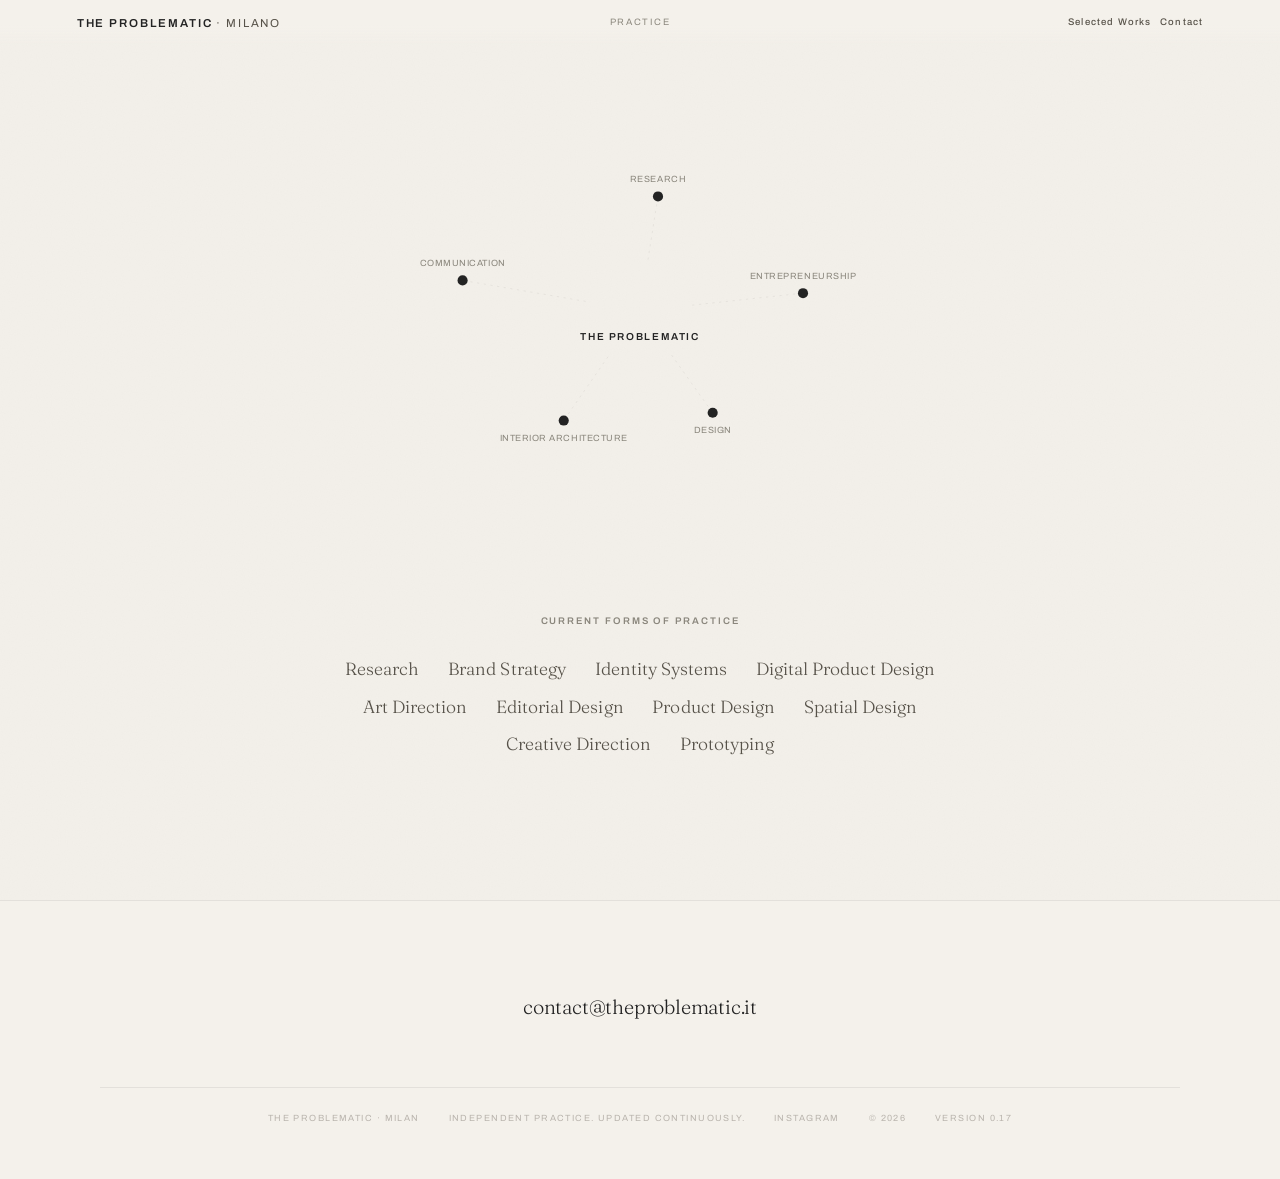
==== practice.html @ 3d94f069 "summary updatdsd" ====
<!DOCTYPE html>
<html lang="en">
<head>
<meta charset="utf-8">
<meta name="viewport" content="width=device-width, initial-scale=1">
<title>Practice · The Problematic</title>
<link rel="preconnect" href="https://fonts.googleapis.com">
<link rel="preconnect" href="https://fonts.gstatic.com" crossorigin>
<link href="https://fonts.googleapis.com/css2?family=Archivo:wght@400;500;600&family=Source+Sans+3:wght@300;400;500&family=Cormorant+Garamond:ital,wght@0,400;0,500;0,600;1,400;1,500&family=Playfair+Display:ital,wght@0,400;0,500;0,600;1,500&family=Fraunces:ital,opsz,wght@0,9..144,300;0,9..144,400;0,9..144,500;1,9..144,300;1,9..144,400&display=swap" rel="stylesheet">
<style>
/* ══════════════════════════════════════════════════════════════════
   THE PROBLEMATIC · arrive in the middle of an ongoing practice.
   One document. No frameworks, no libraries, no templates.
   The work is admired first. The seeing is noticed after.
   Palette, per the house: warm paper, graphite, dust, stone,
   oxblood that all but disappears.
   ══════════════════════════════════════════════════════════════════ */

:root{
  --paper:#f4f1eb;     /* warm paper · never pure white */
  --graphite:#232323;  /* primary text · never pure black */
  --dust:#d9d4cc;      /* secondary surfaces */
  --stone:#b9b4ad;     /* borders */
  --oxblood:#4a1f22;   /* accent · visible only after prolonged attention */

  --grey:#575249;      /* secondary text */
  --faint:#8b877d;     /* apparatus grey */
  --line:rgba(35,35,35,0.16);
  --line-faint:rgba(35,35,35,0.08);

  --serif:"Fraunces", Georgia, "Times New Roman", serif;
  --grotesk:"Archivo", system-ui, -apple-system, sans-serif;

  --edge:clamp(1.25rem,6vw,7rem);
  --ease:cubic-bezier(0.33,0.1,0.15,1);   /* quiet, like a drawer settling */
}

*{ box-sizing:border-box; }
html{
  -webkit-text-size-adjust:100%;
  scroll-behavior:smooth;
  scroll-snap-type:y proximity;
}
@media (prefers-reduced-motion:reduce){ html{ scroll-behavior:auto; scroll-snap-type:none; } }

body{
  margin:0; background:var(--paper); color:var(--graphite);
  font-family:var(--serif); font-weight:400;
  font-size:clamp(1rem,0.92rem + 0.35vw,1.16rem);
  line-height:1.62; letter-spacing:0.002em;
  -webkit-font-smoothing:antialiased; text-rendering:optimizeLegibility;
  overflow-x:hidden;
}
::selection{ background:var(--graphite); color:var(--paper); }
a{ color:inherit; text-decoration:none; }

/* aged-paper tooth · materially grounded, barely there */
.grain{
  position:fixed; inset:0; z-index:1; pointer-events:none;
  mix-blend-mode:multiply; opacity:0.4;
  background-image:url("data:image/svg+xml;utf8,<svg xmlns='http://www.w3.org/2000/svg' width='170' height='170'><filter id='n'><feTurbulence type='fractalNoise' baseFrequency='0.86' numOctaves='2' stitchTiles='stitch'/><feColorMatrix type='matrix' values='0 0 0 0 0 0 0 0 0 0 0 0 0 0 0 0 0 0 0.035 0'/></filter><rect width='100%' height='100%' filter='url(%23n)'/></svg>");
}

/* access */
.skip{ position:absolute; left:-9999px; top:0; z-index:100; background:var(--graphite); color:var(--paper); font-family:var(--grotesk); font-size:0.66rem; letter-spacing:0.14em; text-transform:uppercase; padding:0.7rem 1rem; }
.skip:focus{ left:0.8rem; top:0.8rem; }
:focus-visible{ outline:1.5px solid var(--oxblood); outline-offset:3px; }

/* apparatus type */
.label-t{ font-family:var(--grotesk); font-weight:500; font-size:0.64rem; letter-spacing:0.2em; text-transform:uppercase; color:var(--grey); }
.micro{ font-family:var(--grotesk); font-weight:400; font-size:0.6rem; letter-spacing:0.14em; text-transform:uppercase; color:var(--faint); }

/* reveals · like a page settling into place */
.settle{ opacity:0; transform:translateY(0.7rem); transition:opacity 1.1s var(--ease), transform 1.1s var(--ease); }
.settle.in{ opacity:1; transform:none; }
.settle.d1{ transition-delay:0.08s; } .settle.d2{ transition-delay:0.16s; } .settle.d3{ transition-delay:0.24s; }
@media (prefers-reduced-motion:reduce){ .settle{ opacity:1; transform:none; transition:none; } }

/* ══════════════════════════════════════════════════════════════════
   APPARATUS · you arrive with the practice already underway.
   Not a navigation bar. A running head on an open document.
   ══════════════════════════════════════════════════════════════════ */
.apparatus{
  position:fixed; top:0; left:0; right:0; z-index:40;
  display:grid; grid-template-columns:1fr auto 1fr; align-items:center; gap:1rem;
  padding:0.85rem var(--edge);
  background:linear-gradient(var(--paper) 55%, rgba(244,241,235,0));
}
.apparatus__mark{ font-family:var(--grotesk); font-weight:600; font-size:0.72rem; letter-spacing:0.16em; text-transform:uppercase; white-space:nowrap; }
.apparatus__mark span{ font-weight:400; color:var(--grey); }
.apparatus__state{ justify-self:center; font-family:var(--grotesk); font-weight:400; font-size:0.58rem; letter-spacing:0.18em; text-transform:uppercase; color:var(--faint); white-space:nowrap; }
.apparatus__idx{ justify-self:end; display:flex; align-items:center; gap:0.55rem; }
.apparatus__idx a{ font-family:var(--grotesk); font-weight:500; font-size:0.6rem; letter-spacing:0.12em; color:var(--faint); transition:color 0.5s var(--ease); }
.apparatus__idx a.on{ color:var(--oxblood); }        /* the accent, revealed only by looking */
.apparatus__idx a.txt{ color:var(--grey); }
.apparatus__idx a.txt:hover{ color:var(--graphite); }
.apparatus__idx .sep{ width:1px; height:0.7rem; background:var(--stone); }
@media (max-width:720px){
  .apparatus{ grid-template-columns:1fr auto; }
  .apparatus__state{ display:none; }
}

/* ══════════════════════════════════════════════════════════════════
   WORK · each occupies its own field. Admired first.
   Asymmetric, breathing, inevitable. Plate alternates side.
   ══════════════════════════════════════════════════════════════════ */
.work{
  min-height:100svh; scroll-snap-align:start;
  display:grid; grid-template-columns:repeat(12,1fr); align-items:center;
  gap:clamp(1.6rem,4vw,4rem);
  padding:clamp(4.5rem,11vh,7rem) var(--edge) clamp(2.5rem,7vh,4.5rem);
}
.work__plate{ grid-column:1 / span 7; }
.work__cap{ grid-column:9 / span 4; }
.work:nth-of-type(even) .work__plate{ grid-column:6 / span 7; order:2; }
.work:nth-of-type(even) .work__cap{ grid-column:1 / span 4; order:1; text-align:left; }

.work__no{ display:block; font-family:var(--grotesk); font-weight:500; font-size:0.62rem; letter-spacing:0.24em; color:var(--faint); margin-bottom:1.6rem; }
.work__no b{ color:var(--oxblood); font-weight:600; }
.see{
  font-family:var(--serif); font-weight:300;
  font-size:clamp(1.5rem,1rem + 2vw,2.5rem);
  line-height:1.16; letter-spacing:-0.014em; margin:0 0 1.8rem;
  max-width:20ch; text-wrap:balance;
}
.see em{ font-style:italic; }
.meta{ list-style:none; margin:0; padding:1.1rem 0 0; border-top:1px solid var(--line); display:grid; gap:0.5rem; max-width:24rem; }
.meta li{ display:flex; justify-content:space-between; gap:1.4rem; }
.meta .k{ font-family:var(--grotesk); font-weight:400; font-size:0.58rem; letter-spacing:0.16em; text-transform:uppercase; color:var(--faint); }
.meta .v{ font-family:var(--grotesk); font-weight:500; font-size:0.62rem; letter-spacing:0.06em; color:var(--grey); text-align:right; }
.meta .v.inv{ cursor:help; }
.colo{ margin:clamp(1.8rem,4vh,2.6rem) 0 0; padding-top:1.1rem; border-top:1px solid var(--line); font-family:var(--grotesk); font-weight:500; font-size:0.62rem; letter-spacing:0.1em; text-transform:uppercase; line-height:2; color:var(--graphite); max-width:30rem; }

/* a note that surfaces only for the patient reader */
.reward{ margin-top:1.3rem; font-family:var(--grotesk); font-size:0.6rem; line-height:1.7; letter-spacing:0.04em; color:var(--faint); max-width:26rem; max-height:0; overflow:hidden; opacity:0; transition:max-height 0.7s var(--ease), opacity 0.7s var(--ease), margin 0.7s var(--ease); }
.work__cap:hover .reward, .work__cap:focus-within .reward{ max-height:6rem; opacity:1; margin-top:1.3rem; }
.reward b{ color:var(--oxblood); font-weight:600; }

/* ── the plate: a document, discovered, not art-directed ── */
.plate{ margin:0; position:relative; }
.doc{
  position:relative; background:var(--paper);
  border:1px solid var(--line-faint);
  padding:clamp(1.4rem,3vw,2.6rem);
  box-shadow:0 1px 0 rgba(35,35,35,0.04);
}
.doc::after{ /* faint document tone */
  content:""; position:absolute; inset:0; pointer-events:none; mix-blend-mode:multiply; opacity:0.5;
  background-image:url("data:image/svg+xml;utf8,<svg xmlns='http://www.w3.org/2000/svg' width='120' height='120'><filter id='m'><feTurbulence type='fractalNoise' baseFrequency='1.0' numOctaves='2' stitchTiles='stitch'/><feColorMatrix type='matrix' values='0 0 0 0 0 0 0 0 0 0 0 0 0 0 0 0 0 0 0.04 0'/></filter><rect width='100%' height='100%' filter='url(%23m)'/></svg>");
}
.doc__label{ margin-top:0.85rem; border-top:1px solid var(--line); padding-top:0.6rem; }
.doc__label .l1{ font-family:var(--grotesk); font-weight:400; font-size:0.62rem; letter-spacing:0.05em; color:var(--graphite); } .doc__label .l1 b{ font-weight:700; }
.doc__label .l2{ font-family:var(--grotesk); font-weight:400; font-size:0.62rem; letter-spacing:0.05em; color:var(--graphite); margin-top:0.32rem; line-height:1.65; }
.doc__label .l2 .ox{ color:var(--oxblood); }

/* margin annotation · accumulated, edited */
.ann{ position:absolute; font-family:var(--grotesk); font-weight:400; font-size:0.54rem; letter-spacing:0.08em; text-transform:uppercase; color:var(--faint); white-space:nowrap; }
.ann::before{ content:""; position:absolute; background:var(--stone); }

/* fig svg shared */
.fig{ display:block; width:100%; height:auto; }
.fig .ln{ fill:none; stroke:var(--graphite); stroke-width:1; }
.fig .hair{ fill:none; stroke:var(--stone); stroke-width:0.6; }
.fig .dash{ fill:none; stroke:var(--stone); stroke-width:0.6; stroke-dasharray:3 3; }
.fig .poche{ fill:var(--graphite); }
.fig .dust{ fill:var(--dust); }
.fig text{ font-family:"Archivo",sans-serif; font-size:7px; letter-spacing:0.06em; fill:var(--faint); text-transform:uppercase; }

/* ── Work I : identity construction sheet ── */
.doc--identity{ min-height:clamp(22rem,58vh,32rem); display:flex; align-items:center; justify-content:center; }
.melo-mark-fluid{ display:block; width:min(78%,22rem); aspect-ratio:1000 / 351.75; -webkit-mask-image:url("[data-uri]"); mask-image:url("[data-uri]"); -webkit-mask-repeat:no-repeat; mask-repeat:no-repeat; -webkit-mask-size:contain; mask-size:contain; -webkit-mask-position:center; mask-position:center; background:linear-gradient(125deg,#C2CBD6 0%,#7E8CC4 13%,#3E6E8C 27%,#18406B 40%,#3CA7CE 53%,#B98FBE 67%,#D6AC6A 81%,#9A7C79 94%,#C2CBD6 110%); background-size:260% 260%; background-position:0% 50%; animation:meloFlowNice 10s linear infinite; }
@keyframes meloFlowNice{ 0%{background-position:0% 50%} 25%{background-position:50% 0%} 50%{background-position:100% 50%} 75%{background-position:50% 100%} 100%{background-position:0% 50%} }
@media (prefers-reduced-motion:reduce){ .melo-mark-fluid{ animation:none; } }
.wordmark{
  position:relative; font-family:var(--serif); font-weight:300;
  font-size:clamp(2.4rem,1.4rem + 4vw,4.6rem); line-height:0.92; letter-spacing:-0.02em;
  padding:0;
}
.wordmark .op{ position:relative; }
.wordmark .op::after{ /* the counter, left open · a hairline gap */
  content:""; position:absolute; right:-0.5rem; bottom:0.34em; width:0.42em; height:1px; background:var(--oxblood); opacity:0.6;
}
.gline{ position:absolute; left:0; right:0; height:0; border:0; border-top:1px solid var(--stone); background:none; padding:0; margin:0; opacity:0.7; cursor:pointer; }
.gline .glab{ position:absolute; right:0; top:-0.9rem; white-space:nowrap; }
.gline .gval{ font-family:var(--grotesk); font-weight:400; font-size:0.6rem; letter-spacing:0.14em; text-transform:uppercase; color:var(--faint); transition:color 0.35s var(--ease); }
.gline.on{ opacity:1; border-top-color:var(--graphite); }
.gline:hover .gval{ color:var(--graphite); }
.gline:focus-visible{ outline:1.5px solid var(--oxblood); outline-offset:3px; }
.gline.r1{ top:12%; } .gline.r2{ top:24%; } .gline.r3{ top:74%; } .gline.r4{ top:85%; } .gline.r5{ top:96%; }

/* ── Work III : editorial spread ── */
.spread{ display:grid; grid-template-columns:1fr 1fr; gap:1px; background:var(--line-faint); }
.page{ position:relative; background:var(--paper); padding:1.4rem 1.2rem 1.9rem; min-height:15rem; }
.page__run{ font-family:var(--grotesk); font-weight:400; font-size:0.5rem; letter-spacing:0.2em; text-transform:uppercase; color:var(--faint); border-bottom:1px solid var(--line-faint); padding-bottom:0.5rem; display:flex; justify-content:space-between; }
.page__img{ background:var(--dust); height:5.2rem; margin:0.9rem 0; }
.page__lines{ display:grid; gap:0.34rem; }
.page__lines i{ display:block; height:1px; background:var(--stone); opacity:0.55; }
.page__lines i:nth-child(3){ width:72%; } .page__lines i:nth-child(6){ width:84%; }
.pull{ font-family:var(--serif); font-weight:300; font-style:italic; font-size:1.15rem; line-height:1.24; letter-spacing:-0.01em; margin:0.4rem 0; }
.page__folio{ position:absolute; bottom:0.7rem; font-family:var(--grotesk); font-size:0.5rem; letter-spacing:0.1em; color:var(--faint); }
.page:first-child .page__folio{ left:1.2rem; } .page:last-child .page__folio{ right:1.2rem; }
.edit{ position:relative; }
.edit::after{ content:""; position:absolute; left:-2px; right:-2px; top:52%; height:1.2px; background:var(--oxblood); opacity:0.7; }
.editnote{ font-family:var(--grotesk); font-size:0.5rem; letter-spacing:0.06em; color:var(--oxblood); text-transform:uppercase; }

/* ── name / belief ── */
.belief{
  min-height:100svh; scroll-snap-align:start;
  display:grid; grid-template-columns:repeat(12,1fr); align-content:center; gap:1rem;
  padding:clamp(5rem,12vh,8rem) var(--edge);
  background:var(--dust);
  border-top:1px solid var(--line-faint); border-bottom:1px solid var(--line-faint);
}
.belief__line{ grid-column:1 / span 9; font-weight:300; font-size:clamp(1.8rem,1rem + 4vw,4rem); line-height:1.06; letter-spacing:-0.02em; margin:0 0 clamp(2rem,5vh,3.2rem); max-width:20ch; text-wrap:balance; }
.belief__body{ grid-column:2 / span 6; margin:0; font-size:clamp(1.05rem,1rem + 0.4vw,1.24rem); line-height:1.66; color:var(--grey); max-width:40ch; }
.belief__body + .belief__body{ margin-top:1.3em; }
.belief__id{ grid-column:1 / span 10; margin-top:clamp(2.6rem,7vh,4rem); font-style:italic; font-weight:300; font-size:clamp(1.1rem,1rem + 0.7vw,1.5rem); color:var(--graphite); max-width:34ch; }

/* ── contact ── */
.contact{
  min-height:88svh; scroll-snap-align:start;
  display:flex; flex-direction:column; justify-content:center;
  padding:clamp(4rem,10vh,7rem) var(--edge);
  background:var(--graphite); color:var(--paper);
}
.contact ::selection{ background:var(--paper); color:var(--graphite); }
.contact__line{ font-weight:300; font-size:clamp(1.7rem,1rem + 3.6vw,3.4rem); line-height:1.08; letter-spacing:-0.018em; max-width:18ch; margin:0 0 clamp(2.4rem,7vh,4rem); }
.contact__line a{ border-bottom:1px solid rgba(244,241,235,0.4); }
.contact__line a:hover{ border-color:var(--paper); }
.contact__grid{ display:grid; grid-template-columns:repeat(12,1fr); gap:1.2rem clamp(1rem,3vw,2.4rem); border-top:1px solid rgba(244,241,235,0.16); padding-top:2.2rem; }
.contact__grid .c{ grid-column:span 3; }
.contact__grid .c .label-t{ color:var(--stone); }
.contact__grid .c p{ margin:0.5rem 0 0; font-size:0.9rem; line-height:1.55; max-width:22ch; color:var(--paper); }
.contact__grid .c a{ color:var(--paper); }
.contact__colo{ grid-column:1 / -1; margin-top:clamp(3rem,8vh,5rem); display:flex; flex-wrap:wrap; justify-content:space-between; gap:1rem; font-family:var(--grotesk); font-size:0.58rem; letter-spacing:0.14em; text-transform:uppercase; color:var(--stone); }

/* ══════════════════════════════════════════════════════════════════
   RESPONSIVE · the grid gives way, the rhythm holds
   ══════════════════════════════════════════════════════════════════ */
@media (max-width:900px){
  html{ scroll-snap-type:none; }
  .work{ grid-template-columns:1fr; align-content:center; gap:2rem; min-height:auto; padding-top:clamp(5rem,14vh,7rem); padding-bottom:clamp(3rem,9vh,5rem); }
  .work__plate, .work:nth-of-type(even) .work__plate{ grid-column:1 / -1; order:1; }
  .work__cap, .work:nth-of-type(even) .work__cap{ grid-column:1 / -1; order:2; text-align:left; }
  .see{ max-width:26ch; }
  .belief__line{ grid-column:1 / -1; } .belief__body{ grid-column:1 / -1; } .belief__id{ grid-column:1 / -1; }
  .contact__grid .c{ grid-column:span 6; }
  .reward{ max-height:none; opacity:1; margin-top:1.1rem; } /* on touch, reward is simply present */
}
@media (max-width:560px){
  .apparatus__idx a:not(.on):not(.txt){ display:none; }
  .contact__grid .c{ grid-column:1 / -1; }
  .spread{ grid-template-columns:1fr; }
  .page:last-child{ display:none; }
}

/* ── Work I : fold accordion inside the box ── */
.doc--acc{ display:block; }
.layers{ }
.layer{ border-top:1px solid var(--stone); }
.layer:last-child{ border-bottom:1px solid var(--stone); }
.layer__tab{ width:100%; text-align:right; border:0; background:none; margin:0; padding:0.6rem 0 0.2rem; cursor:pointer; font-family:var(--grotesk); font-weight:400; font-size:0.58rem; letter-spacing:0.16em; text-transform:uppercase; color:var(--faint); transition:color 0.3s var(--ease); }
.layer.is-cur > .layer__tab{ color:var(--oxblood); }
.layer__tab:hover{ color:var(--graphite); }
.layer__tab:focus-visible{ outline:1.5px solid var(--oxblood); outline-offset:2px; }
.layer__fold{ overflow:hidden; max-height:0; transition:max-height 520ms var(--ease); }
.layer.is-open .layer__fold{ max-height:32rem; }
.layer__inner{ }
.layer__art{ height:clamp(13rem,32vh,19rem); display:flex; align-items:center; justify-content:center; padding:1.1rem 0 1.4rem; }
.layer__art img{ max-width:100%; max-height:100%; object-fit:contain; }
@media (prefers-reduced-motion:reduce){ .layer__fold{ transition:none; } }
.figd{ width:min(88%,22rem); height:auto; }
.figd .ax{ stroke:var(--stone); stroke-width:1; } .figd .axh{ fill:var(--stone); }
.figd .dotf{ fill:var(--stone); } .figd .dotm{ fill:var(--oxblood); }
.figd .ring{ fill:none; stroke:var(--stone); stroke-width:1; stroke-dasharray:2 5; }
.figd .node{ fill:var(--graphite); } .figd .arm{ fill:none; stroke:var(--stone); stroke-width:0.7; }
.figd text{ font-family:var(--grotesk); font-size:8px; letter-spacing:0.06em; text-transform:uppercase; fill:var(--faint); }
.figd .mid{ fill:var(--stone); } .figd .lblm{ fill:var(--oxblood); font-weight:600; }
.plab{ display:none; } .plab.is-active{ display:block; }
.read{ display:none; } .read.is-active{ display:block; }
.read.is-active.anim{ animation:readin 300ms var(--ease); }
@keyframes readin{ from{opacity:0} to{opacity:1} }
.meta--v{ gap:0.62rem; }
.meta--v li{ justify-content:flex-start; }
.meta--v .v{ font-family:var(--grotesk); font-weight:400; font-size:0.58rem; letter-spacing:0.16em; text-transform:uppercase; color:var(--faint); text-align:left; }
.scope-line{ margin:0.9rem 0 0; font-family:var(--grotesk); font-weight:400; font-size:0.6rem; letter-spacing:0.08em; text-transform:uppercase; color:var(--graphite); line-height:1.85; }
.voicewave{ display:flex; align-items:center; justify-content:center; gap:3px; width:min(86%,26rem); height:clamp(6rem,20vh,9.5rem); }
.voicewave i{ flex:1 1 0; max-width:4px; height:10%; border-radius:2px; background:var(--graphite); opacity:0.85; }
.layer.is-open .voicewave i{ animation-name:vwave; animation-timing-function:ease-in-out; animation-iteration-count:infinite; }
@keyframes vwave{ 0%,100%{ height:9%; } 50%{ height:78%; } }
@media (prefers-reduced-motion:reduce){ .voicewave i{ animation:none !important; height:40%; } } } } }
.layer__art--ad{ padding:0.4rem 0; justify-content:flex-start; }
.ad{ width:min(94%,32rem); text-align:left; }
.ad__line{ margin:0; font-family:var(--serif); font-style:italic; font-weight:300; font-size:clamp(1.45rem,1rem + 2.4vw,2.6rem); line-height:1.06; letter-spacing:-0.01em; color:var(--graphite); }
.ad__brand{ display:flex; align-items:center; gap:0.8rem; margin-top:clamp(1.3rem,4vh,2.1rem); }
.ad .melo-mark-fluid{ width:5rem; }
.ad__sub{ font-family:var(--grotesk); font-weight:400; font-size:0.6rem; letter-spacing:0.05em; color:var(--grey); }
.ad--billboard{ display:flex; align-items:center; gap:clamp(1rem,3vw,2.4rem); width:min(96%,36rem); }
.ad__left{ flex:1 1 auto; }
.ad__device{ flex:0 0 auto; }
.device{ width:clamp(4.5rem,10vw,7.5rem); height:auto; display:block; }
.dv-glass{ fill:rgba(185,181,174,0.12); stroke:var(--stone); stroke-width:1; }
.dv-liquid{ fill:#c9a7a1; }
.dv-rod{ stroke:var(--stone); stroke-width:0.8; }
.dv-base{ fill:var(--dust); stroke:var(--stone); stroke-width:1; }
.dv-dot{ fill:var(--stone); }
.dv-melo{ font-family:var(--grotesk); font-size:6px; fill:var(--grey); letter-spacing:0.03em; }
.layer__art--img{ padding:0.3rem 0; }
.billboard-img{ width:100%; height:100%; object-fit:contain; display:block; }
.commgal--rnc{ flex-wrap:nowrap; justify-content:flex-start; gap:clamp(0.6rem,1.6vw,1rem); overflow-x:auto; overflow-y:hidden; scroll-snap-type:x proximity; -webkit-overflow-scrolling:touch; scrollbar-width:none; }
.commgal--rnc::-webkit-scrollbar{ display:none; }
.commgal.commgal--rnc .billboard-img{ height:100%; width:auto; max-width:none; max-height:none; object-fit:contain; flex:0 0 auto; scroll-snap-align:center; }
.layer__art--gallery{ padding:0.3rem 0; }
.commgal{ display:flex; gap:clamp(0.5rem,1.5vw,1rem); width:100%; height:100%; align-items:center; justify-content:center; }
.commgal .billboard-img{ width:auto; height:100%; max-width:50%; object-fit:contain; }
@media (max-width:640px){ .commgal{ flex-direction:column; } .commgal .billboard-img{ max-width:100%; height:auto; max-height:48%; } }
.logo-ph{ display:flex; flex-direction:column; align-items:center; gap:0.55rem; }
.logo-ph__mark{ font-family:var(--serif); font-style:italic; font-weight:300; font-size:clamp(2rem,1rem + 3.2vw,3.6rem); letter-spacing:-0.01em; color:var(--graphite); }
.logo-ph__note{ font-family:var(--grotesk); font-weight:400; font-size:0.56rem; letter-spacing:0.14em; text-transform:uppercase; color:var(--stone); }
.figd .conn{ fill:none; stroke:var(--stone); stroke-width:0.7; stroke-dasharray:2 4; }
.fl-logo{ width:min(78%,22rem); height:auto; display:block; }
.figd .hub{ fill:var(--graphite); font-size:11px; letter-spacing:0.01em; text-transform:none; }
.rnc-mark{ text-align:center; padding:1.7rem 0 1.3rem; }
.rnc-mark__word{ font-family:"Fraunces", var(--serif); font-optical-sizing:none; font-variation-settings:"opsz" 144, "wght" 300; font-weight:300; font-size:clamp(2rem,5.8vw,3.4rem); letter-spacing:-0.004em; color:#123331; line-height:1.02; }
.rnc-mark__sub{ display:block; margin-top:0.55rem; font-family:"Source Sans 3", var(--grotesk); font-style:normal; font-weight:400; font-size:0.62rem; letter-spacing:0.34em; text-transform:uppercase; color:var(--faint); }
.strata-mark{ text-align:center; padding:1.5rem 0 1.2rem; }
.strata-mark__word{ display:block; font-family:var(--serif); font-weight:400; font-size:clamp(2.4rem,7vw,4.4rem); letter-spacing:0.34em; text-indent:0.34em; color:var(--graphite); line-height:1; }
.strata-mark__sub{ display:block; margin-top:1.1rem; font-family:var(--grotesk); font-weight:500; font-size:0.56rem; letter-spacing:0.4em; text-transform:uppercase; color:var(--faint); }

/* ── footer · quiet, bespoke sign-off ── */
.foot{ position:relative; min-height:82svh; scroll-snap-align:start; background:var(--graphite); color:var(--paper); display:flex; flex-direction:column; justify-content:center; padding:clamp(4rem,10vh,7rem) var(--edge); overflow:hidden; }
.foot__anchor{ position:absolute; top:0; left:0; }
.foot ::selection{ background:var(--paper); color:var(--graphite); }
.foot__inner{ display:flex; flex-direction:column; gap:clamp(1.8rem,5.5vh,3rem); width:100%; }
.foot__head{ display:flex; flex-direction:column; gap:0.9rem; }
.foot__kick{ color:var(--stone); }
.foot__mail{ font-family:var(--serif); font-weight:300; font-size:clamp(1.8rem,1rem + 3.4vw,3.3rem); letter-spacing:-0.02em; line-height:1; color:var(--paper); align-self:flex-start; border-bottom:1px solid rgba(244,241,235,0.26); padding-bottom:0.1em; transition:border-color .5s var(--ease); }
.foot__mail:hover{ border-color:var(--paper); }
.foot__coords{ display:flex; flex-wrap:wrap; gap:0.55rem 2.2rem; font-family:var(--grotesk); font-size:0.62rem; letter-spacing:0.18em; text-transform:uppercase; color:var(--stone); }
.foot__clock{ color:var(--paper); font-variant-numeric:tabular-nums; }
.foot__mark{ font-family:var(--serif); font-weight:300; font-size:clamp(3rem,1rem + 13vw,12rem); line-height:0.86; letter-spacing:-0.03em; color:rgba(244,241,235,0.09); margin-top:clamp(0.5rem,3vh,2rem); user-select:none; white-space:nowrap; }
.foot__colo{ display:flex; flex-wrap:wrap; justify-content:space-between; gap:1rem; border-top:1px solid rgba(244,241,235,0.14); padding-top:1.6rem; font-family:var(--grotesk); font-size:0.56rem; letter-spacing:0.16em; text-transform:uppercase; color:var(--stone); }
@media (max-width:640px){ .foot__mark{ font-size:clamp(2.6rem,15vw,5rem); white-space:normal; } }

/* ── landing · research-lab front ── */
#unlearn{ position:fixed; inset:0; z-index:20; background:var(--paper); color:var(--graphite); overflow-y:auto; overflow-x:hidden; -webkit-overflow-scrolling:touch; overscroll-behavior:contain; scroll-behavior:smooth; padding:clamp(6rem,13vh,9rem) var(--edge) clamp(4.5rem,10vh,7rem); opacity:1; transition:opacity 1.1s var(--ease); }
#unlearn.done{ opacity:0; pointer-events:none; }
body.landing-on .apparatus__state{ display:none; }
body.landing-on .apparatus__idx a[data-idx]{ display:none; }
body.landing-on .apparatus__idx .sep{ display:none; }
.lab{ max-width:1080px; margin:0 auto; display:flex; flex-direction:column; gap:clamp(3rem,8vh,5.5rem); }
.lab__hero{ min-height:82svh; display:flex; flex-direction:column; justify-content:center; align-items:center; text-align:center; gap:clamp(1.6rem,3vh,2.4rem); max-width:46ch; margin:0 auto; }
.lab__top{ min-height:44svh; display:flex; flex-direction:column; justify-content:center; align-items:center; gap:clamp(2.2rem,5vh,3.2rem); }
.lab__coda{ margin:clamp(2.4rem,6vh,4rem) auto 0; max-width:none; text-align:center; white-space:nowrap; font-family:var(--serif); font-weight:300; font-size:clamp(0.8rem,1rem + 0.2vw,0.98rem); line-height:1.3; letter-spacing:-0.002em; color:var(--grey); }
@media (max-width:520px){ .lab__coda{ white-space:normal; max-width:30ch; } }
.lab__centerdef{ display:flex; flex-direction:column; align-items:center; gap:clamp(1rem,2.2vh,1.5rem); text-align:center; }
.lab__cw{ font-family:var(--grotesk); font-weight:600; font-size:clamp(0.66rem,1rem + 0.25vw,0.82rem); letter-spacing:0.22em; text-transform:uppercase; color:var(--graphite); }
.lab__cdef{ margin:0; max-width:26ch; font-family:var(--serif); font-weight:300; font-size:clamp(1.45rem,1rem + 2.4vw,2.4rem); line-height:1.26; letter-spacing:-0.02em; color:var(--graphite); }
.lab__cdef em{ font-style:italic; }
.lab__vocdef{ margin:0; max-width:26ch; text-align:center; font-family:var(--serif); font-weight:300; font-style:italic; font-size:clamp(1.45rem,1rem + 2.4vw,2.4rem); line-height:1.26; letter-spacing:-0.015em; color:var(--graphite); transition:opacity .35s var(--ease); }
.lab__stage{ display:grid; place-items:center; }
.lab__def, .lab__manifesto{ grid-area:1 / 1; margin:0; }
.lab__def{ display:flex; flex-direction:column; align-items:center; gap:clamp(1.1rem,2.4vh,1.7rem); transition:opacity .9s var(--ease), transform 1.1s var(--ease); }
.lab__def.out{ opacity:0; transform:translateY(-16px); pointer-events:none; }
.lab__manifesto{ max-width:24ch; font-family:var(--serif); font-weight:300; font-size:clamp(1.5rem,1rem + 2.4vw,2.5rem); line-height:1.24; letter-spacing:-0.02em; color:var(--graphite); opacity:0; transition:opacity 1.1s var(--ease); }
.lab__manifesto.show{ opacity:1; }
.lab__manifesto em{ font-style:italic; }
.lab__deftop{ position:absolute; top:clamp(3.4rem,7.5vh,5rem); left:var(--edge); max-width:34ch; margin:0; font-family:var(--serif); font-weight:300; font-size:0.82rem; line-height:1.46; color:var(--grey); z-index:21; pointer-events:none; }
.lab__deftop-w{ font-family:var(--grotesk); font-weight:600; font-size:0.6rem; letter-spacing:0.16em; text-transform:uppercase; color:var(--graphite); margin-right:0.4em; }
@media (max-width:640px){ .lab__deftop{ display:none; } }
.lab__word{ margin:0; font-family:var(--grotesk); font-weight:600; font-style:normal; font-size:clamp(0.66rem,1rem + 0.25vw,0.82rem); line-height:1; letter-spacing:0.22em; text-transform:uppercase; color:var(--graphite); }
.lab__pos{ font-family:var(--grotesk); font-weight:400; font-size:0.82em; letter-spacing:0.12em; color:var(--grey); margin-left:0.32em; text-transform:none; }
.lab__pos em{ font-style:normal; }
.lab__sentence{ margin:0; font-family:var(--serif); font-weight:300; font-size:clamp(1.15rem,1rem + 1.1vw,1.6rem); line-height:1.34; letter-spacing:-0.01em; color:var(--graphite); max-width:40ch; }
.lab__sentence em{ font-style:italic; }
.lab__enter{ font-family:var(--grotesk); font-weight:500; font-size:0.66rem; letter-spacing:0.24em; text-transform:uppercase; color:var(--faint); transition:color .4s var(--ease); }
.lab__enter:hover{ color:var(--graphite); }
.mod__k{ font-family:var(--grotesk); font-weight:600; font-size:0.6rem; letter-spacing:0.2em; text-transform:uppercase; color:var(--faint); }
.lab__grid{ display:grid; grid-template-columns:repeat(3,1fr); gap:clamp(4rem,9vh,6.5rem) clamp(3rem,5vw,5.5rem); align-items:start; border-top:1px solid var(--line-faint); padding-top:clamp(3.4rem,8vh,5rem); max-width:1080px; margin:0 auto; text-align:left; }
@media (max-width:820px){ .lab__grid{ grid-template-columns:repeat(2,1fr); } }
@media (max-width:520px){ .lab__grid{ grid-template-columns:1fr; } }
.mod{ display:flex; flex-direction:column; gap:1.05rem; }
.mod__lead{ margin:0; font-family:var(--serif); font-weight:300; font-size:1.16rem; line-height:1.32; color:var(--graphite); max-width:22ch; }
.mod--sentence .mod__lead{ font-style:italic; max-width:26ch; }
.mod__note{ margin:0.2rem auto 0; max-width:24ch; font-family:var(--serif); font-style:italic; font-weight:300; font-size:1rem; line-height:1.4; color:var(--grey); }
.mod__meta{ font-family:var(--grotesk); font-size:0.62rem; letter-spacing:0.06em; color:var(--stone); }
.mod__list{ list-style:none; margin:0; padding:0; display:flex; flex-direction:column; gap:0.48rem; }
.mod__list li{ font-family:var(--serif); font-size:1.05rem; color:var(--grey); }
.voc{ list-style:none; margin:0; padding:0; display:flex; flex-wrap:wrap; gap:0.55rem 0.95rem; }
.voc__t{ background:none; border:0; padding:0; cursor:pointer; font-family:var(--serif); font-size:1.05rem; color:var(--grey); border-bottom:1px solid transparent; transition:color .3s var(--ease), border-color .3s var(--ease); }
.voc__t:hover{ color:var(--graphite); border-color:var(--stone); }
.voc__t.on{ color:var(--oxblood); border-color:var(--oxblood); }
.voc__def{ margin:0.7rem 0 0; font-family:var(--serif); font-style:italic; font-weight:300; font-size:1.08rem; line-height:1.45; color:var(--graphite); max-width:40ch; min-height:1.4em; }
.tl{ list-style:none; margin:0; padding:0; display:flex; flex-direction:column; gap:0.42rem; }
.tl li{ font-family:var(--grotesk); font-size:0.76rem; letter-spacing:0.08em; color:var(--grey); position:relative; padding-left:1.2rem; }
.tl li::before{ content:"↓"; position:absolute; left:0; color:var(--stone); }
.tl li:first-child{ font-weight:600; color:var(--graphite); letter-spacing:0.14em; }
.tl li:first-child::before{ content:""; }
.tl li:last-child{ color:var(--faint); }
.nb{ list-style:none; margin:0; padding:0; display:flex; flex-direction:column; gap:1.3rem; }
.nb li{ display:flex; flex-direction:column; gap:0.38rem; }
.nb__d{ font-family:var(--grotesk); font-size:0.56rem; letter-spacing:0.16em; text-transform:uppercase; color:var(--stone); }
.nb li p{ margin:0; font-family:var(--serif); font-weight:300; font-size:1.08rem; line-height:1.32; color:var(--graphite); max-width:26ch; }
@media (max-width:820px){ .lab__grid{ grid-template-columns:repeat(2,1fr); } }
@media (max-width:520px){ .lab__grid{ grid-template-columns:1fr; } }

.invest{ padding:clamp(4.5rem,11vh,7.5rem) var(--edge); border-top:1px solid var(--line-faint); background:var(--paper); }
.invest__k{ display:block; color:var(--faint); }
.invest__q{ font-family:var(--serif); font-weight:300; font-size:clamp(1.55rem,1rem + 2.8vw,2.9rem); line-height:1.14; letter-spacing:-0.015em; color:var(--graphite); margin:1.1rem 0 0; max-width:20ch; }
.invest__s{ display:block; margin-top:1.5rem; font-family:var(--grotesk); font-weight:500; font-size:0.58rem; letter-spacing:0.24em; text-transform:uppercase; color:var(--stone); }
.lab__reel{ overflow-x:auto; overflow-y:hidden; width:100%; scrollbar-width:none; -webkit-mask-image:linear-gradient(90deg,transparent,#000 6%,#000 94%,transparent); mask-image:linear-gradient(90deg,transparent,#000 6%,#000 94%,transparent); }
.lab__reel::-webkit-scrollbar{ display:none; }
.reel__track{ display:flex; gap:clamp(0.8rem,1.6vw,1.4rem); width:auto; min-width:100%; justify-content:center; }
.reel__track img{ height:clamp(5rem,10vh,7.2rem); width:auto; display:block; cursor:pointer; }
.reel__track img:hover{ opacity:0.82; }
.lab__archive{ display:flex; flex-wrap:wrap; gap:clamp(0.8rem,1.8vw,1.5rem); max-width:920px; margin:0 auto; align-items:flex-start; justify-content:center; }
.arch{ margin:0; overflow:hidden; }
.arch img{ width:100%; height:100%; object-fit:cover; display:block; cursor:pointer; transition:opacity .3s var(--ease); }
.arch img:hover{ opacity:0.85; }
.arch--big{ flex:0 0 46%; aspect-ratio:4/3; }
.arch--tall{ flex:0 0 25%; aspect-ratio:2/3; }
.arch--det{ flex:0 0 21%; aspect-ratio:1/1; }
.arch--mid{ flex:0 0 38%; aspect-ratio:3/2; }
.arch--det2{ flex:0 0 24%; aspect-ratio:1/1; }
@media (max-width:640px){ .arch--big,.arch--mid{ flex-basis:100%; } .arch--tall{ flex-basis:48%; } .arch--det,.arch--det2{ flex-basis:48%; } }
.lab__reel{ margin-top:clamp(1rem,3vh,2rem); cursor:grab; user-select:none; -webkit-user-select:none; touch-action:pan-x; }
.lab__reel:active{ cursor:grabbing; }
.rl{ -webkit-user-drag:none; user-drag:none; }
.reel__track{ align-items:flex-end; gap:clamp(1.4rem,3vw,2.6rem); }
.rl{ transition:opacity .3s var(--ease); }
.rl:hover{ opacity:0.82; }
/* ── colophon · the quiet end of the book ── */
.colophon{ position:relative; background:var(--paper); border-top:1px solid var(--line-faint); padding:clamp(4rem,10vh,6rem) var(--edge) clamp(2.4rem,6vh,3.4rem); }
.colo__anchor{ position:absolute; top:0; left:0; }
.colo__mail{ display:block; width:fit-content; max-width:1080px; margin:0 auto; font-family:var(--serif); font-weight:300; font-size:clamp(0.95rem,1rem + 0.6vw,1.25rem); letter-spacing:-0.01em; color:var(--graphite); border-bottom:1px solid transparent; transition:border-color .4s var(--ease); }
.colo__mail:hover{ border-color:var(--stone); }
.colo__foot{ max-width:1080px; margin:clamp(2.8rem,7vh,4.5rem) auto 0; display:flex; flex-wrap:wrap; justify-content:center; text-align:center; gap:0.8rem 1.8rem; border-top:1px solid var(--line-faint); padding-top:1.4rem; font-family:var(--grotesk); font-size:0.56rem; letter-spacing:0.16em; text-transform:uppercase; color:var(--stone); }
.colo__foot a{ color:var(--stone); border-bottom:1px solid transparent; transition:color .4s var(--ease); }
.colo__foot a:hover{ color:var(--grey); }
/* center landing modules */
.mod{ align-items:center; text-align:center; }
.mod__lead{ margin-left:auto; margin-right:auto; }
.mod__list{ align-items:center; gap:0.6rem; }
.voc{ justify-content:center; gap:0.6rem 1rem; }
.voc__def{ margin-left:auto; margin-right:auto; text-align:center; }
.tl{ align-items:center; gap:0.55rem; }
.tl li{ padding-left:0; }
.tl li::before{ position:static; left:auto; margin-right:0.4rem; }
.nb{ gap:1.5rem; }
.nb li{ align-items:center; }
.nb li p{ margin-left:auto; margin-right:auto; }
.lab__footer{ max-width:1080px; margin:clamp(4rem,10vh,7rem) auto 0; border-top:1px solid var(--line-faint); padding-top:clamp(2.8rem,7vh,4rem); }
.practice{ min-height:100vh; display:flex; flex-direction:column; justify-content:center; align-items:center; text-align:center; padding:clamp(6rem,14vh,9rem) var(--edge); }
.practice__intro{ max-width:22ch; margin:0; font-family:var(--serif); font-weight:300; font-size:clamp(1.7rem,1rem + 3.2vw,3.1rem); line-height:1.16; letter-spacing:-0.02em; color:var(--graphite); }
.practice__caps{ margin-top:clamp(3rem,8vh,5.5rem); }
.practice__k{ display:block; font-family:var(--grotesk); font-weight:600; font-size:0.6rem; letter-spacing:0.2em; text-transform:uppercase; color:var(--faint); margin-bottom:1.6rem; }
.practice__list{ list-style:none; margin:0 auto; padding:0; display:flex; flex-wrap:wrap; justify-content:center; gap:0.55rem 1.8rem; max-width:640px; }
.practice__list li{ font-family:var(--serif); font-weight:300; font-size:clamp(0.92rem,1rem + 0.35vw,1.1rem); color:var(--grey); }
.ul__scroll{ position:fixed; left:50%; bottom:1.4rem; z-index:22; display:flex; align-items:center; gap:0.4rem; font-family:var(--grotesk); font-size:0.58rem; letter-spacing:0.2em; text-transform:uppercase; color:var(--grey); opacity:0.85; pointer-events:none; animation:ulbob 1.9s ease-in-out infinite; transition:opacity .5s var(--ease); }
.ul__scroll span{ }
@keyframes ulbob{ 0%,100%{ transform:translate(-50%,0); } 50%{ transform:translate(-50%,5px); } }
.ul__scroll.hide{ opacity:0; }
.practice__diagram{ margin:0 auto clamp(2.5rem,7vh,4rem); width:100%; max-width:clamp(340px,64vw,540px); }
.practice__diagram svg{ width:100%; height:auto; display:block; }
#pdiag .hub{ font-family:var(--grotesk); font-weight:600; font-size:9px; letter-spacing:0.16em; text-transform:uppercase; fill:var(--graphite); }
#pdiag .conn{ stroke-width:0.6; opacity:0.3; }

/* ===== mobile refinements v2 (desktop unchanged) ===== */
@media (max-width:768px){
  .apparatus{ padding:0.7rem var(--edge); gap:0.5rem; }
  .apparatus__mark{ font-size:0.62rem; letter-spacing:0.09em; }
  .apparatus__idx{ gap:0.8rem; }
  .apparatus__idx a{ font-size:0.6rem; letter-spacing:0.08em; }
  .reel__track{ justify-content:flex-start; }
  .reel__track img{ height:clamp(4.6rem,16vw,6.2rem); }
  /* landing modules -> uniform cards, 2-up, equal-height rows */
  .lab__grid{ display:block; }
  .lab__grid .mod{ align-items:center; text-align:center; border-top:1px solid var(--line-faint); padding-top:1rem; gap:0.6rem; margin:0 0 1.7rem; }
  .lab__grid .mod__lead{ font-size:1.02rem; }
  .lab__grid .mod__note{ max-width:36ch; }
  .lab__grid .mod__list, .lab__grid .tl{ align-items:center; }
    .lab__grid .voc{ justify-content:center; }
  .colo__mail{ text-align:center; }
  .colo__foot{ justify-content:center; text-align:center; margin-top:clamp(1.8rem,5vh,2.6rem); }
  .colophon{ padding-top:clamp(2.6rem,7vh,3.6rem); padding-bottom:clamp(1.6rem,4vh,2.4rem); }
}
@media (max-width:430px){
  .apparatus__mark{ font-size:0.58rem; letter-spacing:0.06em; }
  .apparatus__idx a{ font-size:0.56rem; letter-spacing:0.05em; }
  .lab__reel{ -webkit-mask-image:none; mask-image:none; }
  .colo__foot{ flex-direction:column; align-items:center; gap:0.5rem; }
}

/* ===== practice mobile v2 ===== */
@media (max-width:768px){
  .practice{ min-height:auto; padding:clamp(5rem,12vh,6.8rem) var(--edge) clamp(2rem,6vh,3rem); }
  .practice__diagram{ max-width:min(92vw,460px); margin-bottom:clamp(1.8rem,5vh,2.6rem); }
  .practice__diagram svg, #pdiag{ overflow:visible; }
  #pdiag text{ font-size:8.5px; }
  #pdiag .hub{ font-size:10px; }
  .practice__list{ display:flex; flex-wrap:wrap; justify-content:center; gap:0.7rem 1.4rem; max-width:30rem; }
  .practice__list li{ white-space:nowrap; text-align:center; }
}
@media (max-width:400px){
  .practice__diagram{ max-width:94vw; }
  .practice__list{ gap:0.6rem 1.1rem; }
}
</style>
</head>
<body>
<div class="grain" aria-hidden="true"></div>
<header class="apparatus">
  <a class="apparatus__mark" href="index.html">The&nbsp;Problematic <span>&middot; Milano</span></a>
  <span class="apparatus__state">Practice</span>
  <nav class="apparatus__idx" aria-label="Contents">
    <a href="index.html#work-1" class="txt">Selected Works</a>
    <a href="#contact" class="txt">Contact</a>
  </nav>
</header>
<main>
  <section class="practice" id="practice" aria-label="Practice">
    <figure class="practice__diagram">
      <svg viewBox="0 0 480 300" class="figd" id="pdiag" aria-hidden="true">
        <line class="conn" id="ln0"/><line class="conn" id="ln1"/><line class="conn" id="ln2"/><line class="conn" id="ln3"/><line class="conn" id="ln4"/>
        <circle class="node" id="nd0" cx="240" cy="58" r="4.5"/><text id="tx0" text-anchor="middle" x="240" y="45">Research</text>
        <circle class="node" id="nd1" cx="382" cy="128" r="4.5"/><text id="tx1" text-anchor="middle" x="382" y="115">Entrepreneurship</text>
        <circle class="node" id="nd2" cx="322" cy="258" r="4.5"/><text id="tx2" text-anchor="middle" x="322" y="278">Design</text>
        <circle class="node" id="nd3" cx="158" cy="258" r="4.5"/><text id="tx3" text-anchor="middle" x="158" y="278">Interior Architecture</text>
        <circle class="node" id="nd4" cx="98" cy="128" r="4.5"/><text id="tx4" text-anchor="middle" x="98" y="115">Communication</text>
        <text class="hub" x="240" y="176" text-anchor="middle">The Problematic</text>
      </svg>
    </figure>
    <div class="practice__caps">
      <span class="practice__k">Current forms of practice</span>
      <ul class="practice__list"><li>Research</li><li>Brand Strategy</li><li>Identity Systems</li><li>Digital Product Design</li><li>Art Direction</li><li>Editorial Design</li><li>Product Design</li><li>Spatial Design</li><li>Creative Direction</li><li>Prototyping</li></ul>
    </div>
  </section>
  <footer class="colophon" id="contact" aria-label="Colophon">
    <a class="colo__mail" href="mailto:contact@theproblematic.it">contact@theproblematic.it</a>
    <div class="colo__foot">
      <span>The Problematic · Milan</span>
      <span>Independent practice. Updated continuously.</span>
      <span><a href="https://instagram.com/theproblematic" rel="noopener">Instagram</a></span>
      <span>&copy; 2026</span>
      <span>Version 0.17</span>
    </div>
  </footer>
</main>
<script>
(function(){
  var svg=document.getElementById("pdiag"); if(!svg) return;
  var reduce=window.matchMedia && window.matchMedia("(prefers-reduced-motion: reduce)").matches;
  var cx=240, cy=150;
  var N=[{x:240,y:58,ax:16,ay:20,px:0.6,py:1.2,sp:0.55},{x:382,y:128,ax:20,ay:16,px:2.1,py:0.4,sp:0.48},{x:322,y:258,ax:18,ay:18,px:4.0,py:2.6,sp:0.52},{x:158,y:258,ax:18,ay:18,px:1.3,py:3.3,sp:0.5},{x:98,y:128,ax:20,ay:16,px:3.0,py:1.0,sp:0.56}];
  function place(x,y,i){
    var nd=document.getElementById("nd"+i),tx=document.getElementById("tx"+i),ln=document.getElementById("ln"+i);
    nd.setAttribute("cx",x.toFixed(1)); nd.setAttribute("cy",y.toFixed(1));
    var ly=(N[i].y<180)?y-13:y+18; tx.setAttribute("x",x.toFixed(1)); tx.setAttribute("y",ly.toFixed(1));
    var dx=cx-x,dy=cy-y,d=Math.sqrt(dx*dx+dy*dy)||1;
    ln.setAttribute("x1",(x+dx/d*7).toFixed(1)); ln.setAttribute("y1",(y+dy/d*7).toFixed(1));
    ln.setAttribute("x2",(cx-dx/d*46).toFixed(1)); ln.setAttribute("y2",(cy-dy/d*46).toFixed(1));
  }
  /* motion always on (owner request) */
  var t0=null;
  function frame(ts){ if(t0===null)t0=ts; var t=(ts-t0)/1000;
    for(var i=0;i<N.length;i++){ var n=N[i]; place(n.x+n.ax*Math.sin(t*n.sp+n.px), n.y+n.ay*Math.cos(t*n.sp*0.85+n.py), i); }
    requestAnimationFrame(frame);
  }
  requestAnimationFrame(frame);
})();
</script>
</body>
</html>
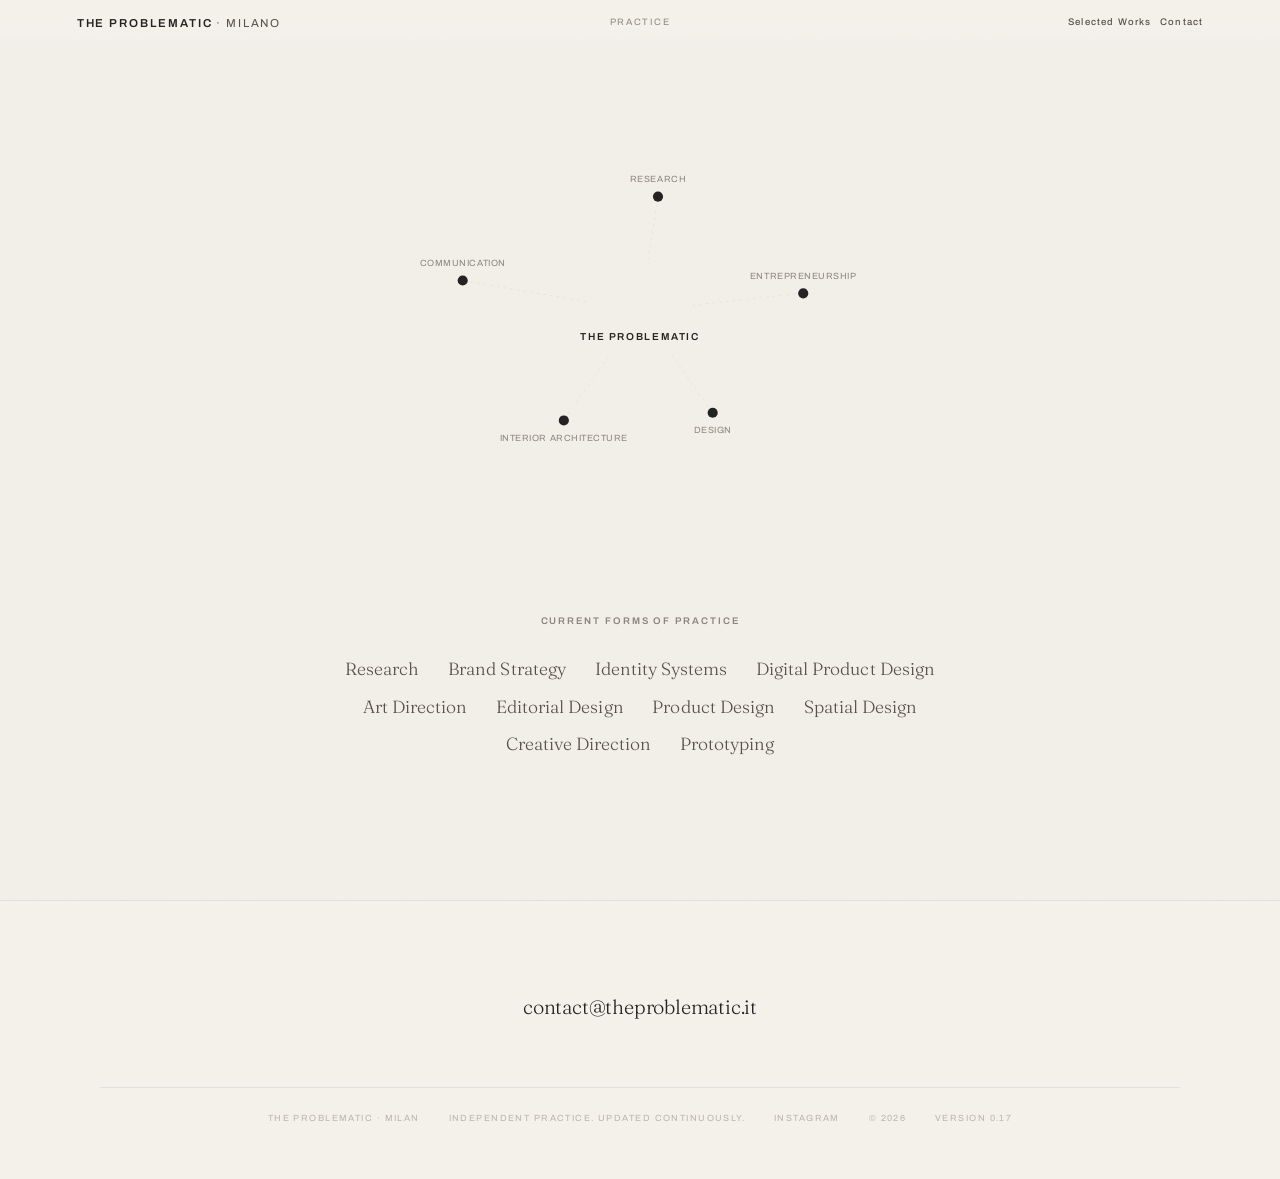
==== commit 34a6a044: "Summary Updates" ====
--- a/practice.html
+++ b/practice.html
@@ -505,6 +505,14 @@
   .practice__diagram{ max-width:94vw; }
   .practice__list{ gap:0.6rem 1.1rem; }
 }
+
+/* ===== landing: reading + timeline side by side (option A) ===== */
+@media (max-width:900px){
+  .lab__grid{ display:grid; grid-template-columns:1fr 1fr; column-gap:1.3rem; }
+  .lab__grid .mod{ grid-column:1 / -1; }
+  .lab__grid .mod:nth-of-type(2){ grid-column:1 / 2; }
+  .lab__grid .mod:nth-of-type(3){ grid-column:2 / 3; align-self:start; }
+}
 </style>
 </head>
 <body>
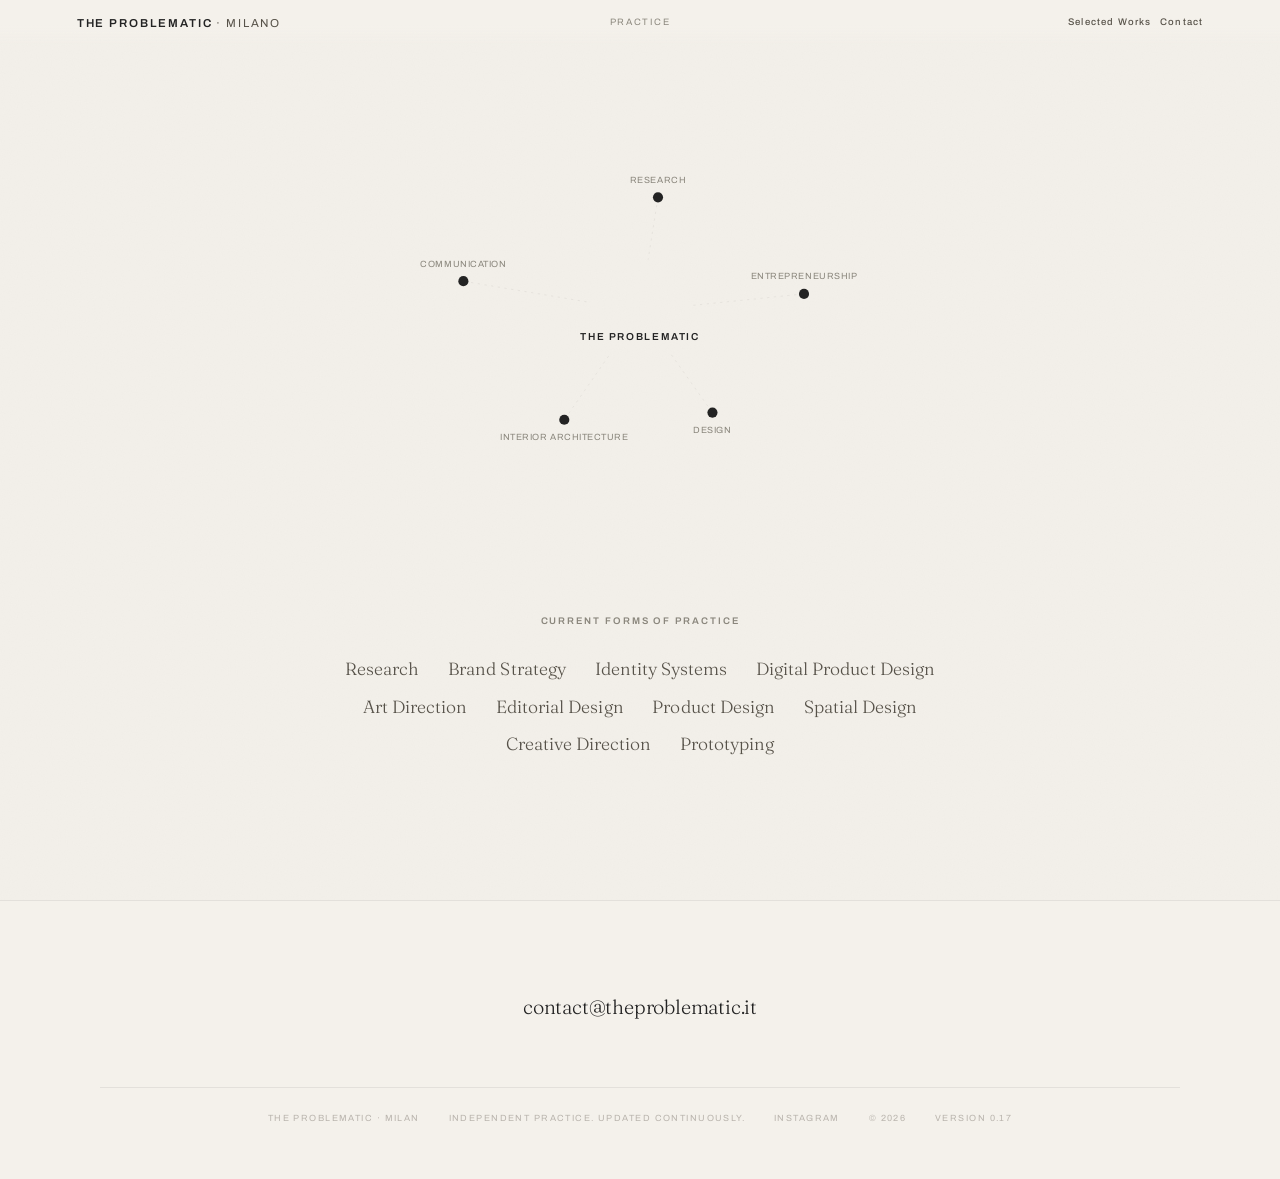
==== commit 9b6dc876: "Summary Updatsa" ====
--- a/practice.html
+++ b/practice.html
@@ -508,10 +508,20 @@
 
 /* ===== landing: reading + timeline side by side (option A) ===== */
 @media (max-width:900px){
-  .lab__grid{ display:grid; grid-template-columns:1fr 1fr; column-gap:1.3rem; }
+  .lab__grid{ display:grid; grid-template-columns:1fr 1fr; column-gap:1.3rem; row-gap:0; }
   .lab__grid .mod{ grid-column:1 / -1; }
   .lab__grid .mod:nth-of-type(2){ grid-column:1 / 2; }
   .lab__grid .mod:nth-of-type(3){ grid-column:2 / 3; align-self:start; }
+}
+
+/* ===== landing footer tighten (mobile) ===== */
+@media (max-width:768px){
+  .lab__grid .mod--sentence{ margin-bottom:0.4rem; }
+  .lab__footer{ margin-top:0.8rem; padding-top:1.4rem; }
+  .lab__footer .colo__mail{ margin-top:0; }
+  .lab__footer .colo__foot{ margin-top:1.4rem; padding-top:1.2rem; }
+  #unlearn{ padding-bottom:clamp(2rem,4vh,3rem); }
+  .lab{ gap:clamp(1.7rem,4vh,2.8rem); }
 }
 </style>
 </head>
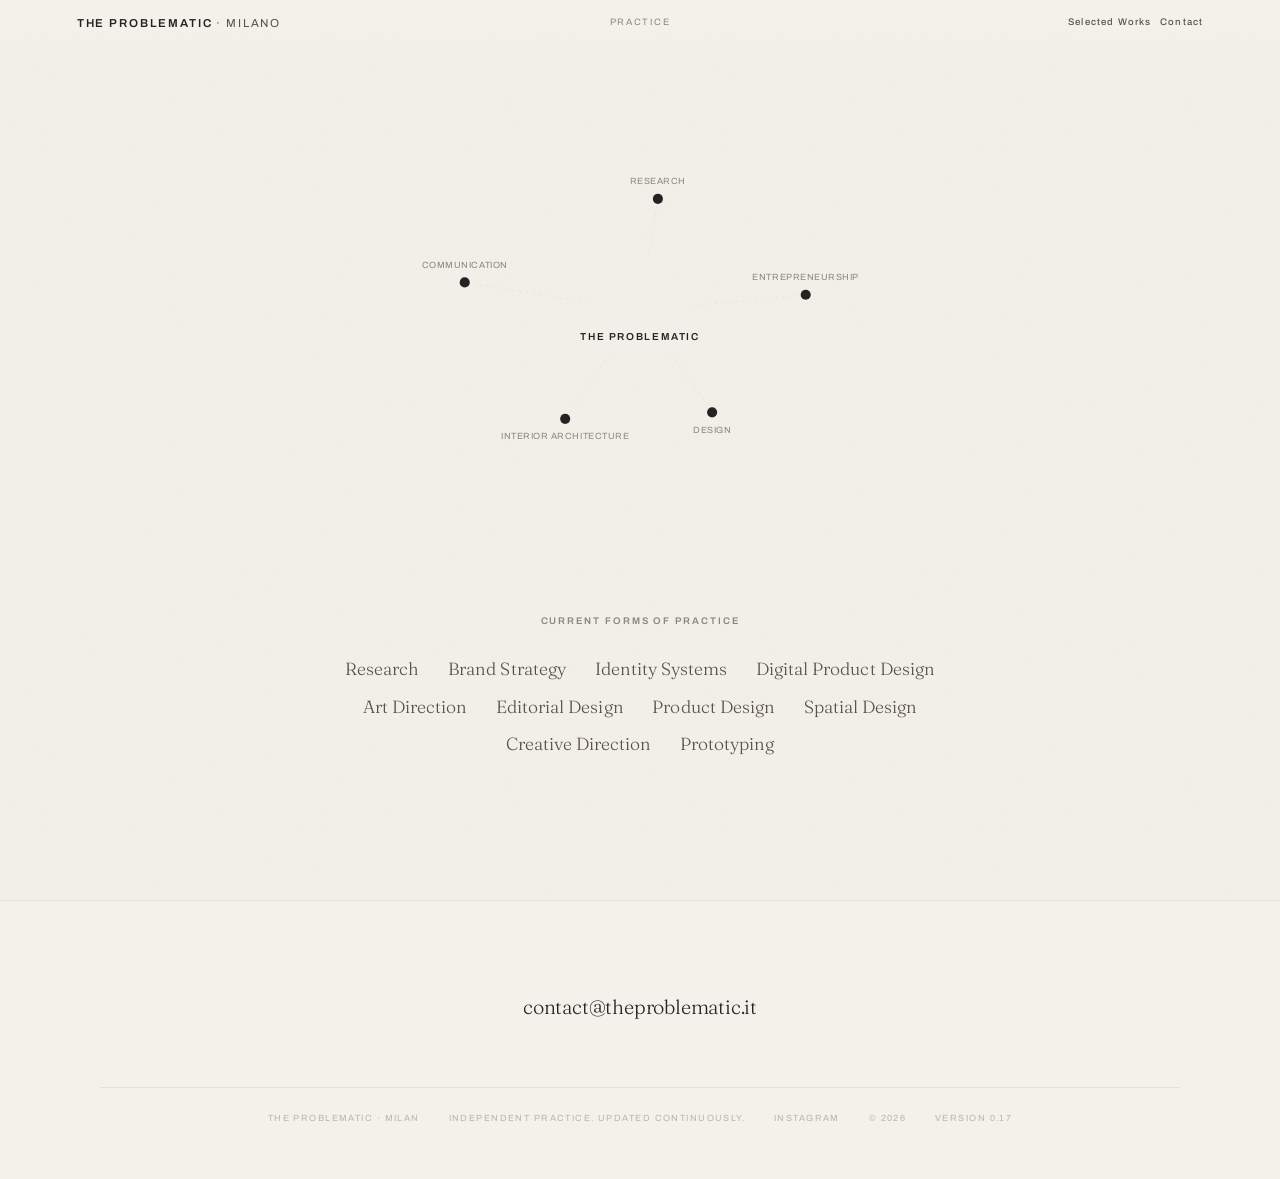
==== commit f3840dce: "Summary UYodate" ====
--- a/practice.html
+++ b/practice.html
@@ -508,20 +508,15 @@
 
 /* ===== landing: reading + timeline side by side (option A) ===== */
 @media (max-width:900px){
-  .lab__grid{ display:grid; grid-template-columns:1fr 1fr; column-gap:1.3rem; row-gap:0; }
+  .lab__grid{ display:grid; grid-template-columns:1fr 1fr; column-gap:1.3rem; }
   .lab__grid .mod{ grid-column:1 / -1; }
   .lab__grid .mod:nth-of-type(2){ grid-column:1 / 2; }
   .lab__grid .mod:nth-of-type(3){ grid-column:2 / 3; align-self:start; }
 }
 
-/* ===== landing footer tighten (mobile) ===== */
+/* ===== landing footer: bring up a bit (mobile only, nothing else changes) ===== */
 @media (max-width:768px){
-  .lab__grid .mod--sentence{ margin-bottom:0.4rem; }
-  .lab__footer{ margin-top:0.8rem; padding-top:1.4rem; }
-  .lab__footer .colo__mail{ margin-top:0; }
-  .lab__footer .colo__foot{ margin-top:1.4rem; padding-top:1.2rem; }
-  #unlearn{ padding-bottom:clamp(2rem,4vh,3rem); }
-  .lab{ gap:clamp(1.7rem,4vh,2.8rem); }
+  .lab__footer{ margin-top:0; }
 }
 </style>
 </head>
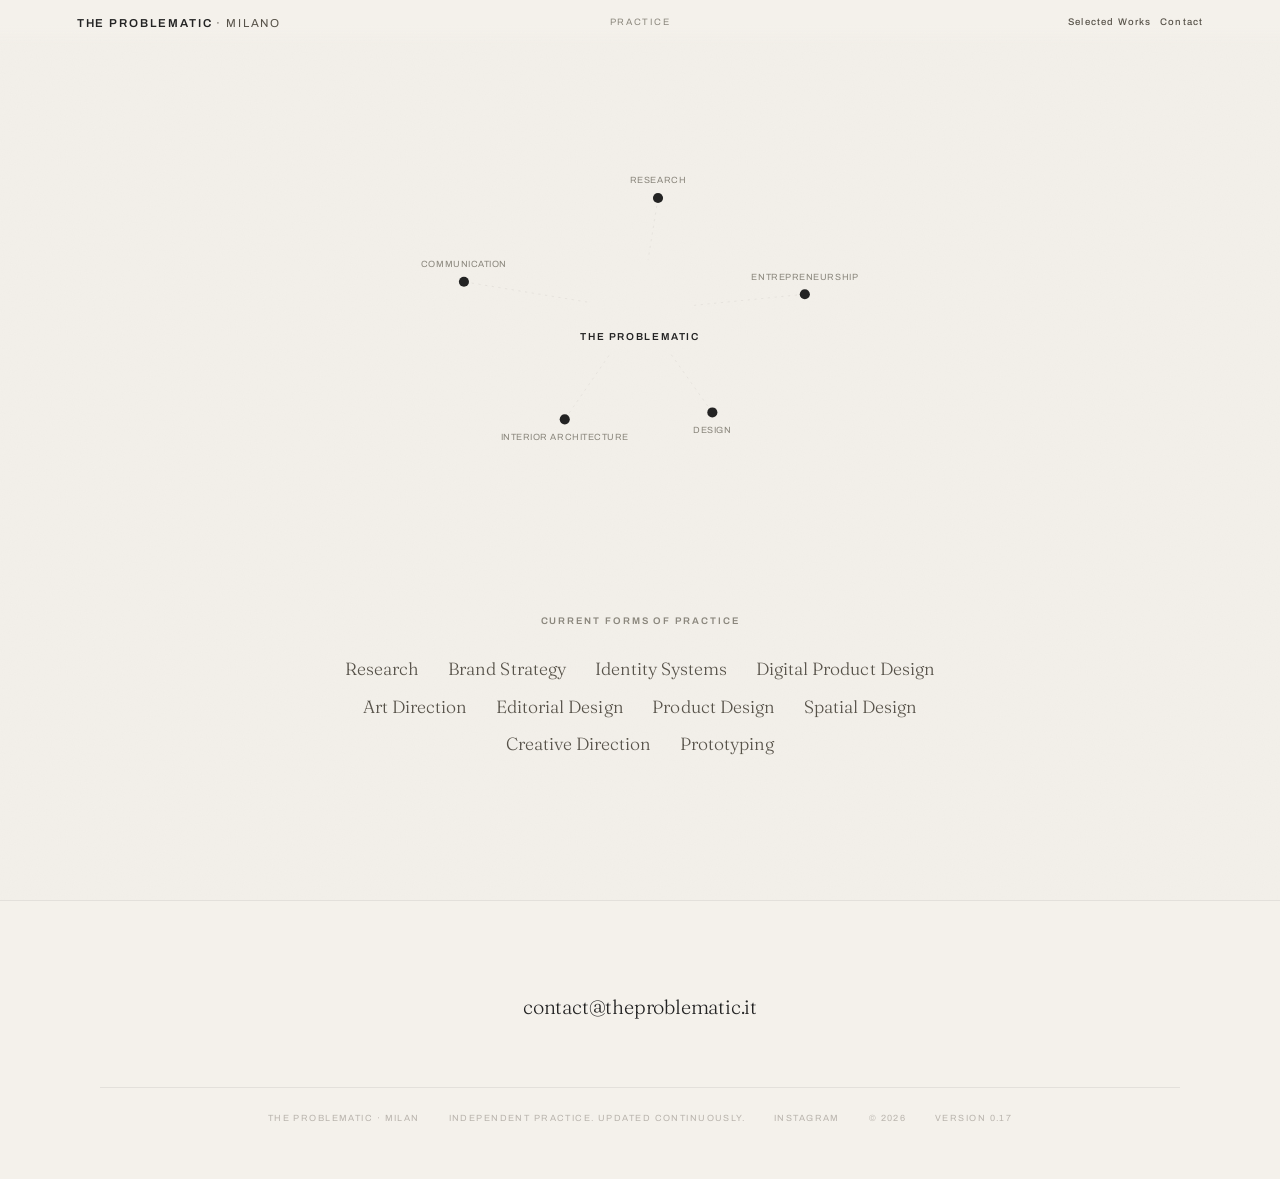
==== commit 422b47f3: "Summary Updats" ====
--- a/practice.html
+++ b/practice.html
@@ -513,11 +513,6 @@
   .lab__grid .mod:nth-of-type(2){ grid-column:1 / 2; }
   .lab__grid .mod:nth-of-type(3){ grid-column:2 / 3; align-self:start; }
 }
-
-/* ===== landing footer: bring up a bit (mobile only, nothing else changes) ===== */
-@media (max-width:768px){
-  .lab__footer{ margin-top:0; }
-}
 </style>
 </head>
 <body>
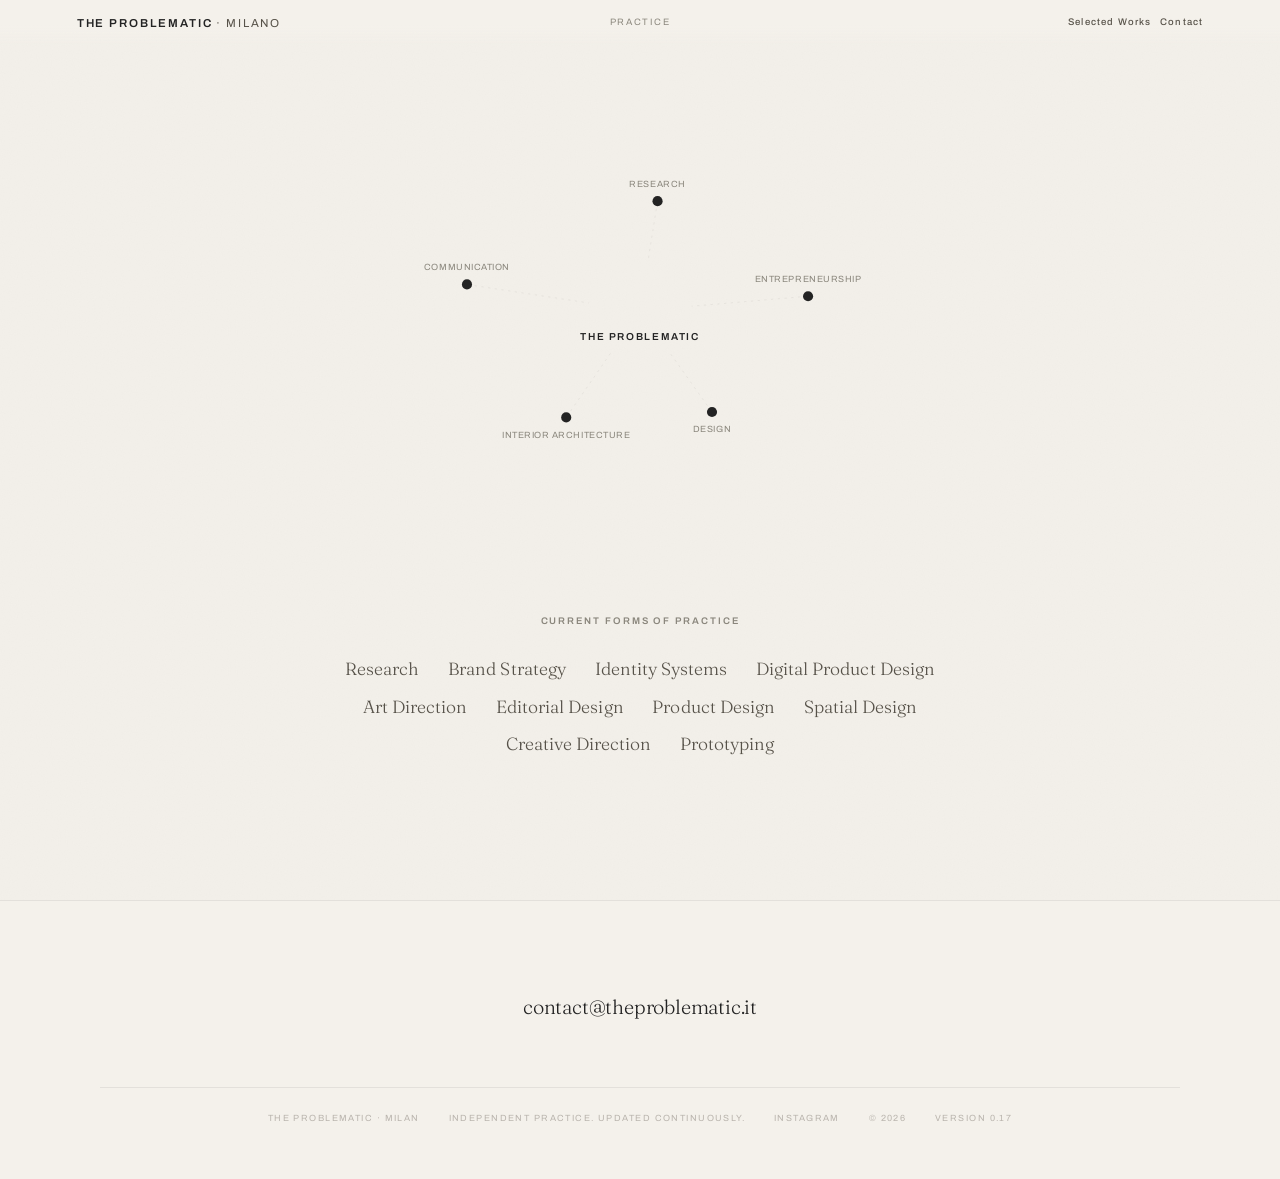
==== commit d7f8b7bc: "summary updats icon" ====
--- a/practice.html
+++ b/practice.html
@@ -4,6 +4,26 @@
 <meta charset="utf-8">
 <meta name="viewport" content="width=device-width, initial-scale=1">
 <title>Practice · The Problematic</title>
+<meta name="description" content="Independent Strategic Design Practice — Milano.">
+<link rel="icon" type="image/svg+xml" href="[data-uri]">
+<link rel="alternate icon" href="favicon.svg">
+<link rel="apple-touch-icon" href="favicon.svg">
+<meta name="theme-color" content="#f4f1eb">
+<meta property="og:type" content="website">
+<meta property="og:site_name" content="The Problematic">
+<meta property="og:title" content="Practice · The Problematic">
+<meta property="og:description" content="Independent Strategic Design Practice">
+<meta property="og:url" content="https://theproblematic.it/practice.html">
+<meta property="og:image" content="https://theproblematic.it/og-image.png">
+<meta property="og:image:secure_url" content="https://theproblematic.it/og-image.png">
+<meta property="og:image:type" content="image/png">
+<meta property="og:image:width" content="1200">
+<meta property="og:image:height" content="630">
+<meta property="og:image:alt" content="The Problematic — Independent Strategic Design Practice">
+<meta name="twitter:card" content="summary_large_image">
+<meta name="twitter:title" content="Practice · The Problematic">
+<meta name="twitter:description" content="Independent Strategic Design Practice">
+<meta name="twitter:image" content="https://theproblematic.it/og-image.png">
 <link rel="preconnect" href="https://fonts.googleapis.com">
 <link rel="preconnect" href="https://fonts.gstatic.com" crossorigin>
 <link href="https://fonts.googleapis.com/css2?family=Archivo:wght@400;500;600&family=Source+Sans+3:wght@300;400;500&family=Cormorant+Garamond:ital,wght@0,400;0,500;0,600;1,400;1,500&family=Playfair+Display:ital,wght@0,400;0,500;0,600;1,500&family=Fraunces:ital,opsz,wght@0,9..144,300;0,9..144,400;0,9..144,500;1,9..144,300;1,9..144,400&display=swap" rel="stylesheet">
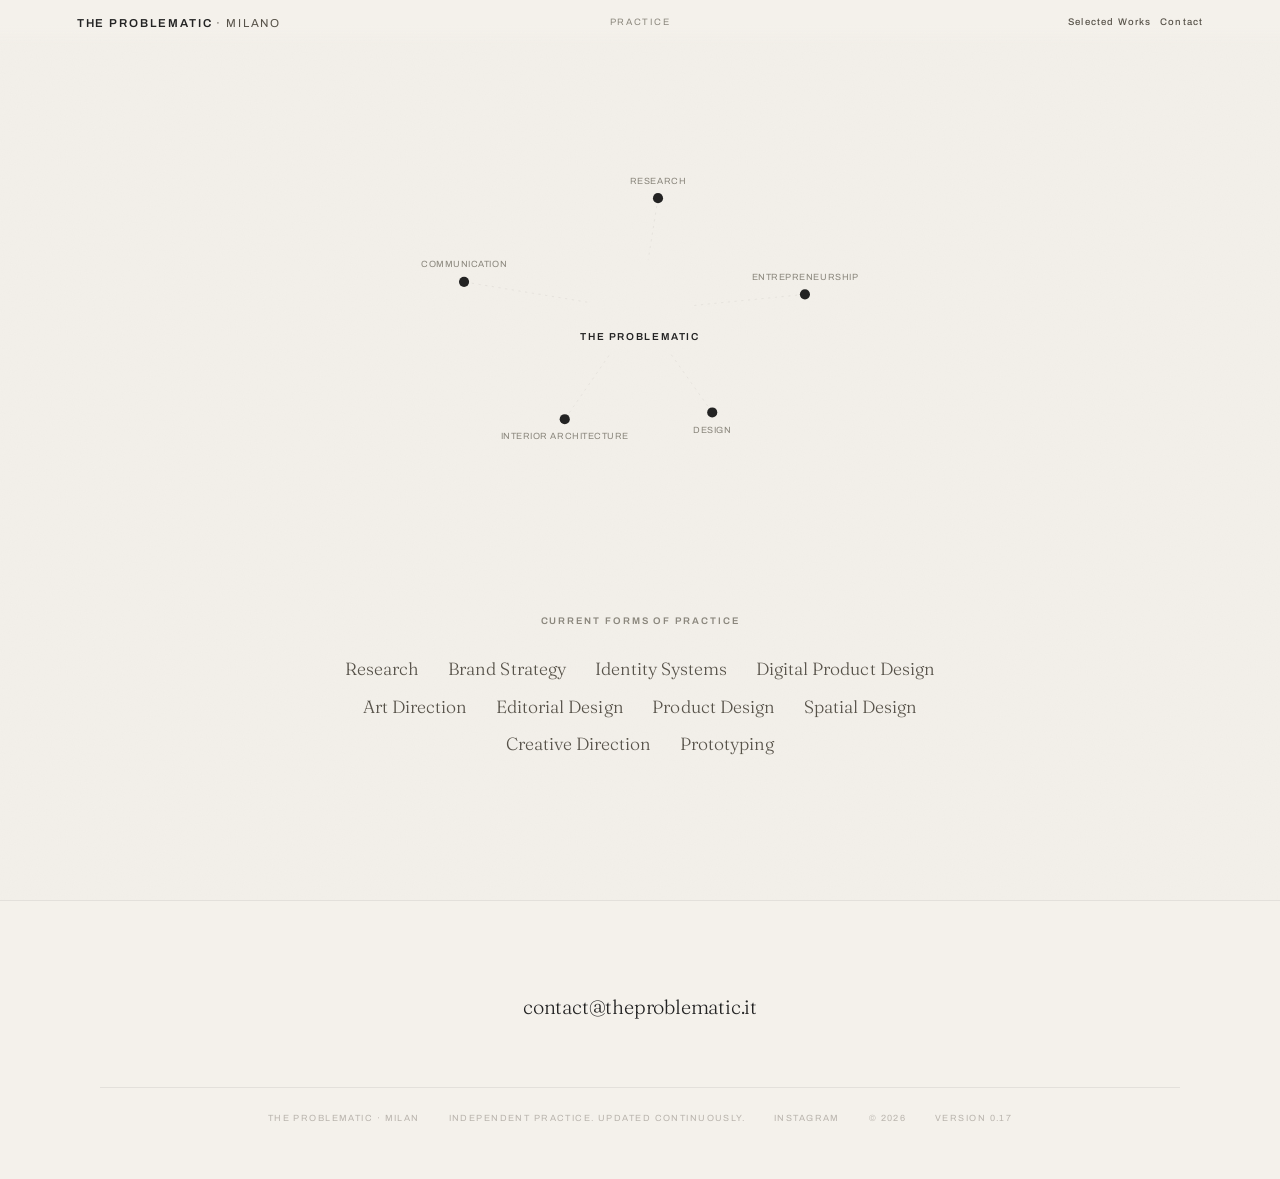
==== commit 932b23d5: "summary updates" ====
--- a/practice.html
+++ b/practice.html
@@ -18,9 +18,9 @@
 <meta property="og:image:secure_url" content="https://theproblematic.it/og-image.png">
 <meta property="og:image:type" content="image/png">
 <meta property="og:image:width" content="1200">
-<meta property="og:image:height" content="630">
+<meta property="og:image:height" content="1200">
 <meta property="og:image:alt" content="The Problematic — Independent Strategic Design Practice">
-<meta name="twitter:card" content="summary_large_image">
+<meta name="twitter:card" content="summary">
 <meta name="twitter:title" content="Practice · The Problematic">
 <meta name="twitter:description" content="Independent Strategic Design Practice">
 <meta name="twitter:image" content="https://theproblematic.it/og-image.png">
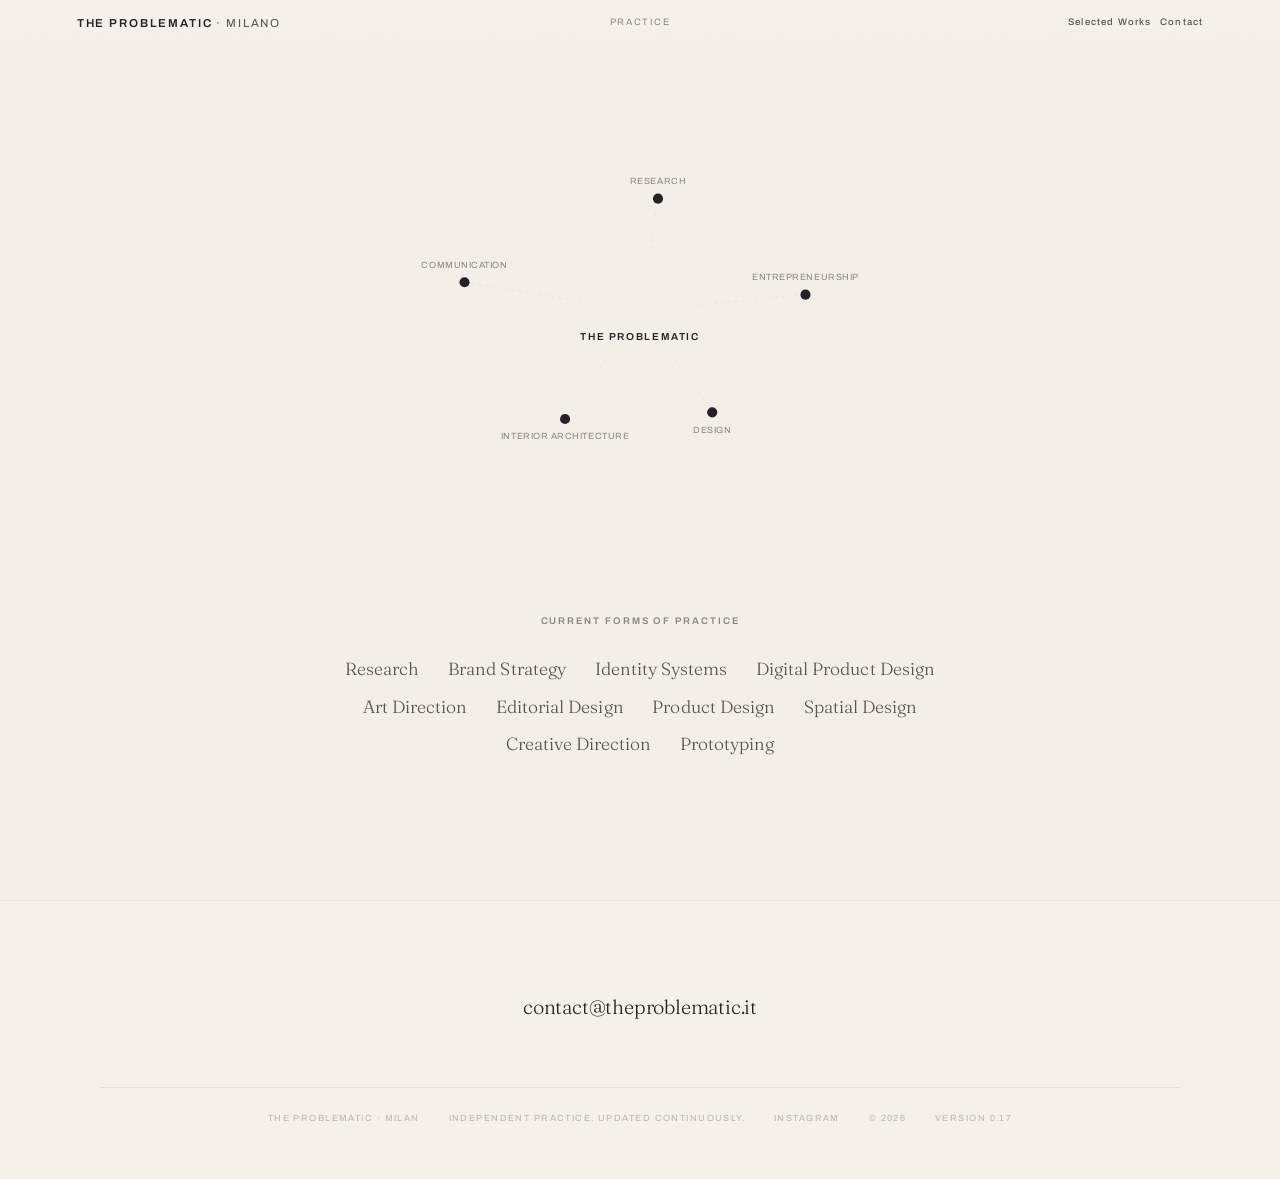
==== commit 27a47900: "Summary udpates" ====
--- a/practice.html
+++ b/practice.html
@@ -13,17 +13,17 @@
 <meta property="og:site_name" content="The Problematic">
 <meta property="og:title" content="Practice · The Problematic">
 <meta property="og:description" content="Independent Strategic Design Practice">
-<meta property="og:url" content="https://theproblematic.it/practice.html">
-<meta property="og:image" content="https://theproblematic.it/og-image.png">
-<meta property="og:image:secure_url" content="https://theproblematic.it/og-image.png">
+<meta property="og:url" content="https://www.theproblematic.it/practice.html">
+<meta property="og:image" content="https://www.theproblematic.it/og-image.png">
+<meta property="og:image:secure_url" content="https://www.theproblematic.it/og-image.png">
 <meta property="og:image:type" content="image/png">
-<meta property="og:image:width" content="1200">
-<meta property="og:image:height" content="1200">
+<meta property="og:image:width" content="256">
+<meta property="og:image:height" content="256">
 <meta property="og:image:alt" content="The Problematic — Independent Strategic Design Practice">
 <meta name="twitter:card" content="summary">
 <meta name="twitter:title" content="Practice · The Problematic">
 <meta name="twitter:description" content="Independent Strategic Design Practice">
-<meta name="twitter:image" content="https://theproblematic.it/og-image.png">
+<meta name="twitter:image" content="https://www.theproblematic.it/og-image.png">
 <link rel="preconnect" href="https://fonts.googleapis.com">
 <link rel="preconnect" href="https://fonts.gstatic.com" crossorigin>
 <link href="https://fonts.googleapis.com/css2?family=Archivo:wght@400;500;600&family=Source+Sans+3:wght@300;400;500&family=Cormorant+Garamond:ital,wght@0,400;0,500;0,600;1,400;1,500&family=Playfair+Display:ital,wght@0,400;0,500;0,600;1,500&family=Fraunces:ital,opsz,wght@0,9..144,300;0,9..144,400;0,9..144,500;1,9..144,300;1,9..144,400&display=swap" rel="stylesheet">
